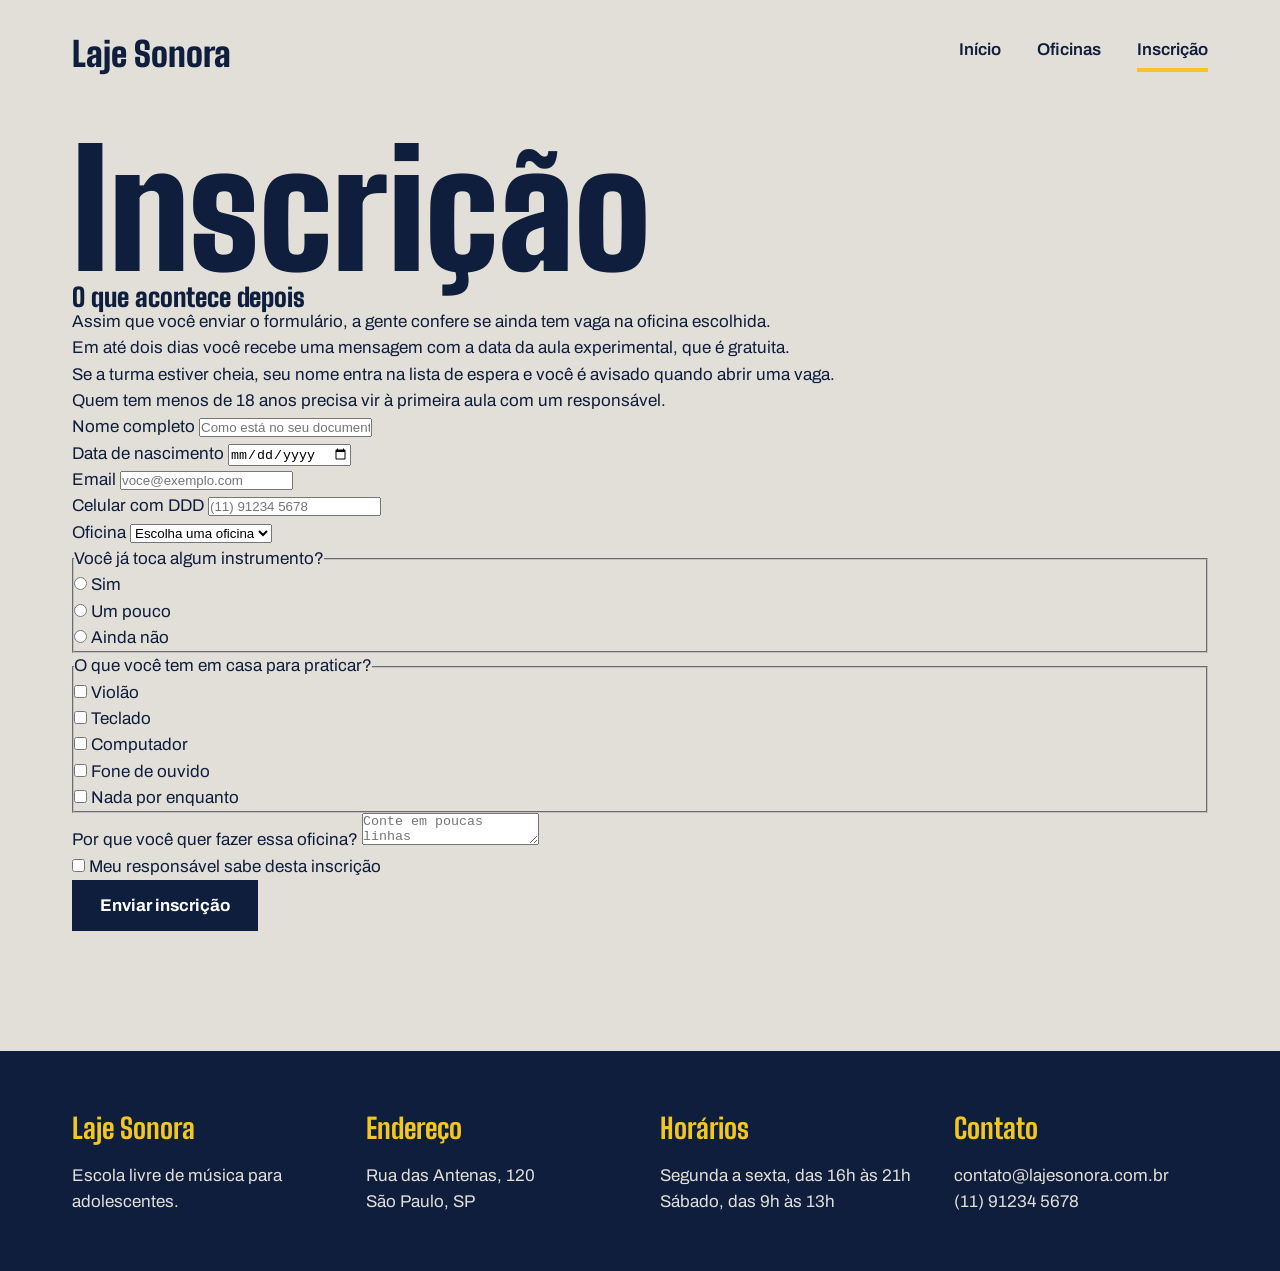
==== inscricao.html @ 0760c8c4 "Formulário de inscrição" ====
<!DOCTYPE html>
<html lang="pt-BR">

<head>
    <meta charset="UTF-8">
    <meta name="viewport" content="width=device-width, initial-scale=1.0">

    <link rel="stylesheet" href="./index.css">
    <link rel="stylesheet" href="./oficinas.css">

    <link rel="preconnect" href="https://fonts.googleapis.com">
    <link rel="preconnect" href="https://fonts.gstatic.com" crossorigin>

    <link href="https://fonts.googleapis.com/css2?family=Archivo:ital,wght@0,100..900;1,100..900&family=Big+Shoulders:opsz,wght@10..72,100..900&display=swap" rel="stylesheet">

    <title>Laje Sonora | Inscrição</title>
</head>

<body>

    <header class="conteudo topo">

        <a class="logo" href="./index.html">Laje Sonora</a>

        <nav class="menu">
            <a href="index.html">Início</a>
            <a href="oficinas.html">Oficinas</a>
            <a href="inscricao.html" class="atual">Inscrição</a>
        </nav>

    </header>

    <main class="conteudo">

        <h1 class="titulo-pagina">Inscrição</h1>

        <div class="inscricao">

            <section class="explicacao">

                <h2>O que acontece depois</h2>

                <p>Assim que você enviar o formulário, a gente confere se ainda tem vaga na oficina escolhida.</p>

                <p>Em até dois dias você recebe uma mensagem com a data da aula experimental, que é gratuita.</p>

                <p>Se a turma estiver cheia, seu nome entra na lista de espera e você é avisado quando abrir uma vaga.</p>

                <p class="aviso">Quem tem menos de 18 anos precisa vir à primeira aula com um responsável.</p>

            </section>

            <form class="formulario" action="#" method="post">

                <div class="linha">

                    <div class="campo">
                        <label for="nome">Nome completo</label>
                        <input type="text" id="nome" name="nome" placeholder="Como está no seu documento" required>
                    </div>

                    <div class="campo">
                        <label for="nascimento">Data de nascimento</label>
                        <input type="date" id="nascimento" name="nascimento" required>
                    </div>

                </div>

                <div class="linha">

                    <div class="campo">
                        <label for="email">Email</label>
                        <input type="email" id="email" name="email" placeholder="voce@exemplo.com" required>
                    </div>

                    <div class="campo">
                        <label for="telefone">Celular com DDD</label>
                        <input type="tel" id="telefone" name="telefone" placeholder="(11) 91234 5678" required>
                    </div>

                </div>

                <div class="campo">

                    <label for="oficina">Oficina</label>

                    <select id="oficina" name="oficina" required>

                        <option value="">Escolha uma oficina</option>
                        <option value="violao">Violão do zero</option>
                        <option value="beats">Produção de beats</option>
                        <option value="canto">Canto em grupo</option>
                        <option value="teclado">Teclado e harmonia</option>
                        <option value="bateria">Bateria e percussão</option>
                        <option value="gravacao">Gravação no celular</option>

                    </select>

                </div>

                <fieldset class="grupo">

                    <legend>Você já toca algum instrumento?</legend>

                    <div class="opcoes">

                        <div class="opcao">
                            <input type="radio" id="tocaSim" name="toca" value="sim">
                            <label for="tocaSim">Sim</label>
                        </div>

                        <div class="opcao">
                            <input type="radio" id="tocaPouco" name="toca" value="pouco">
                            <label for="tocaPouco">Um pouco</label>
                        </div>

                        <div class="opcao">
                            <input type="radio" id="tocaNao" name="toca" value="nao">
                            <label for="tocaNao">Ainda não</label>
                        </div>

                    </div>

                </fieldset>

                <fieldset class="grupo">

                    <legend>O que você tem em casa para praticar?</legend>

                    <div class="opcoes">

                        <div class="opcao">
                            <input type="checkbox" id="temViolao" name="tem" value="violao">
                            <label for="temViolao">Violão</label>
                        </div>

                        <div class="opcao">
                            <input type="checkbox" id="temTeclado" name="tem" value="teclado">
                            <label for="temTeclado">Teclado</label>
                        </div>

                        <div class="opcao">
                            <input type="checkbox" id="temComputador" name="tem" value="computador">
                            <label for="temComputador">Computador</label>
                        </div>

                        <div class="opcao">
                            <input type="checkbox" id="temFone" name="tem" value="fone">
                            <label for="temFone">Fone de ouvido</label>
                        </div>

                        <div class="opcao">
                            <input type="checkbox" id="temNada" name="tem" value="nada">
                            <label for="temNada">Nada por enquanto</label>
                        </div>

                    </div>

                </fieldset>

                <div class="campo">

                    <label for="motivo">Por que você quer fazer essa oficina?</label>

                    <textarea id="motivo" name="motivo" placeholder="Conte em poucas linhas"></textarea>

                </div>

                <div class="opcao">

                    <input type="checkbox" id="responsavel" name="responsavel" required>

                    <label for="responsavel">Meu responsável sabe desta inscrição</label>

                </div>

                <div>

                    <button class="botao" type="submit">Enviar inscrição</button>

                </div>

            </form>

        </div>

    </main>

    <footer class="rodape">

        <div class="conteudo rodape-colunas">

            <div class="rodape-coluna">
                <h4>Laje Sonora</h4>
                <p>Escola livre de música para adolescentes.</p>
            </div>

            <div class="rodape-coluna">
                <h4>Endereço</h4>
                <p>Rua das Antenas, 120 <br> São Paulo, SP</p>
            </div>

            <div class="rodape-coluna">
                <h4>Horários</h4>
                <p>
                    Segunda a sexta, das 16h às 21h <br>
                    Sábado, das 9h às 13h
                </p>
            </div>

            <div class="rodape-coluna">
                <h4>Contato</h4>
                <p>
                    contato@lajesonora.com.br <br>
                    (11) 91234 5678
                </p>
            </div>

        </div>

    </footer>

</body>
</html>
---- index.css ----
* {
    margin: 0;
    padding: 0;
    box-sizing: border-box;
}

:root {
    --concreto: #E2DFD8;
    --concreto-escuro: #CBC7BE;
    --tinta: #0F1E3D;
    --caixa-dagua: #1F5FBF;
    --fita: #F3C623;
    --branco: #FFFFFF;

    --fonte-cartaz: "Big Shoulders", "Arial Narrow", sans-serif;
    --fonte-texto: "Archivo", Arial, sans-serif;
}

body {
    background-color: var(--concreto);
    color: var(--tinta);
    font-family: var(--fonte-texto);
    font-size: 17px;
    line-height: 1.55;
    }

a {
    color: inherit;
}

h1, h2, h3 {
    font-family: var(--fonte-cartaz);
    font-weight: 900;
    line-height: 0.95;
}

.conteudo {
    max-width: 1200px;
    margin-inline: auto;
    padding-inline: 32px;
}

.topo {
    padding-block: 28px;
    display: flex;
    justify-content: space-between;
    align-items: center;
}

.logo {
    font-family: var(--fonte-cartaz) ;
    font-size: 34px;
    font-weight: 900;
    text-decoration: none;
}

.menu {
    display: flex;
    gap: 36px;
}

.menu a {
    font-weight: 600;
    text-decoration: none;
    padding-bottom: 4px;
    border-bottom: 4px solid transparent;
}

.menu a:hover {
    border-bottom-color: var(--tinta);
}

.menu a.atual {
    border-bottom-color: var(--fita);
}

.cartazes {
    margin-top: 16px;
    display: flex;
    gap: 16px;
}

.cartaz {
    padding: 40px;
}

.cartaz-principal {
    background-color: var(--caixa-dagua);
    color: white;
    flex: 2;
}

.cartaz-principal h1 {
    font-size: 132px;
    max-width: 9ch;
}

.cartaz-lateral {
    background-color: var(--fita);
    flex: 1;
    display: flex;
    flex-direction: column;
    justify-content: space-between;
    gap: 32px;
    align-items: flex-start;
}

.cartaz-lateral p {
    font-size: 22px;
    font-weight: 600;
    line-height: 1.3;
}

.botao {
    background-color: var(--tinta);
    color: white;
    font-weight: 700;
    text-decoration: none;
    padding: 16px 28px;
    border: none;
    font-family: var(--fonte-texto);
    font-size: 17px;
    cursor: pointer;
}

.botao:hover {
    background-color: var(--caixa-dagua);
}

.secao {
    margin-top: 96px;
}

.titulo-secao {
    font-size: 64px;
    margin-bottom: 32px;
}

.cards {
    display: flex;
    flex-wrap: wrap;
    gap: 24px;
}

.card {
    background-color: white;
    border: 3px solid var(--tinta);
    flex: 1 1 340px;
}

.card .foto {
    height: 170px;
}

.foto {
    background-color: var(--concreto-escuro);
}

.foto-azul {
    background-color: var(--caixa-dagua);
}

.foto-amarela {
    background-color: var(--fita);
}

.foto-tinta {
    background-color: var(--tinta);
}

.card-texto {
    padding: 24px;
}

.card h3 {
    font-size: 36px;
    margin-bottom: 12px;
}

.card-info {
    margin-top: 20px;
    padding-top: 16px;
    border-top: 2px solid var(--concreto-escuro);
    font-weight: 600;
    font-size: 15px;
    display: flex;
    justify-content: space-between;
}

.passos {
    display: flex;
    gap: 24px;
}

.passo {
    flex: 1;
    border-top: 6px solid var(--tinta);
    padding-top: 20px;
}

.passo-numero {
    font-family: var(--fonte-cartaz);
    font-size: 96px;
    font-weight: 900;
    line-height: 1;
    color: var(--caixa-dagua);
}

.passo h3 {
    font-size: 32px;
    margin-block: 8px 12px;
}

.rodape {
    margin-top: 120px;
    background-color: var(--tinta);
    color: var(--concreto);
    padding-block: 56px;
}

.rodape-colunas {
    display: flex;
    gap: 40px;
}

.rodape-coluna {
    flex: 1;
}

.rodape h4 {
    font-family: var(--fonte-cartaz);
    font-size: 28px;
    color: var(--fita);
    margin-bottom: 12px;
}
---- oficinas.css ----
* {
    margin: 0;
    padding: 0;
    box-sizing: border-box;
}

:root {
    --concreto: #E2DFD8;
    --concreto-escuro: #CBC7BE;
    --tinta: #0F1E3D;
    --caixa-dagua: #1F5FBF;
    --fita: #F3C623;
    --branco: #FFFFFF;

    --fonte-cartaz: "Big Shoulders", "Arial Narrow", sans-serif;
    --fonte-texto: "Archivo", Arial, sans-serif;
}

body {
    background-color: var(--concreto);
    color: var(--tinta);
    font-family: var(--fonte-texto);
    font-size: 17px;
    line-height: 1.55;
}

a {
    color: inherit;
}

h1, h2, h3 {
    font-family: var(--fonte-cartaz);
    font-weight: 900;
    line-height: 0.95;
}

.conteudo {
    max-width: 1200px;
    margin-inline: auto;
    padding-inline: 32px;
}

.topo {
    padding-block: 28px;
    display: flex;
    justify-content: space-between;
    align-items: center;
}

.logo {
    font-family: var(--fonte-cartaz);
    font-size: 34px;
    font-weight: 900;
    text-decoration: none;
}

.menu {
    display: flex;
    gap: 36px;
}

.menu a {
    font-weight: 600;
    text-decoration: none;
    padding-bottom: 4px;
    border-bottom: 4px solid transparent;
}

.menu a:hover {
    border-bottom-color: var(--tinta);
}

.menu a.atual {
    border-bottom-color: var(--fita);
}

.botao {
    background-color: var(--tinta);
    color: var(--branco);
    font-weight: 700;
    text-decoration: none;
    padding: 16px 28px;
    border: none;
    font-family: var(--fonte-texto);
    font-size: 17px;
    cursor: pointer;
}

.botao:hover {
    background-color: var(--caixa-dagua);
}

.secao {
    margin-top: 96px;
}

.titulo-secao {
    font-size: 64px;
    margin-bottom: 32px;
}

.cartazes {
    margin-top: 16px;
    display: flex;
    gap: 16px;
}

.cartaz {
    padding: 40px;
}

.cartaz-principal {
    background-color: var(--caixa-dagua);
    color: var(--branco);
    flex: 2;
}

.cartaz-principal h1 {
    font-size: 132px;
    max-width: 9ch;
}

.cartaz-lateral {
    background-color: var(--fita);
    flex: 1;
    display: flex;
    flex-direction: column;
    justify-content: space-between;
    gap: 32px;
    align-items: flex-start;
}

.cartaz-lateral p {
    font-size: 22px;
    font-weight: 600;
    line-height: 1.3;
}

.cards {
    display: flex;
    flex-wrap: wrap;
    gap: 24px;
}

.card {
    background-color: var(--branco);
    border: 3px solid var(--tinta);
    flex: 1 1 340px;
}

.card .foto {
    height: 170px;
}

.foto {
    background-color: var(--concreto-escuro);
}

.foto-azul {
    background-color: var(--caixa-dagua);
}

.foto-amarela {
    background-color: var(--fita);
}

.foto-tinta {
    background-color: var(--tinta);
}

.card-texto {
    padding: 24px;
}

.card h3 {
    font-size: 36px;
    margin-bottom: 12px;
}

.card-info {
    margin-top: 20px;
    padding-top: 16px;
    border-top: 2px solid var(--concreto-escuro);
    font-weight: 600;
    font-size: 15px;
    display: flex;
    justify-content: space-between;
}

.passos {
    display: flex;
    gap: 24px;
}

.passo {
    flex: 1;
    border-top: 6px solid var(--tinta);
    padding-top: 20px;
}

.passo-numero {
    font-family: var(--fonte-cartaz);
    font-size: 96px;
    font-weight: 900;
    line-height: 1;
    color: var(--caixa-dagua);
}

.passo h3 {
    font-size: 32px;
    margin-block: 8px 12px;
}

.rodape {
    margin-top: 120px;
    background-color: var(--tinta);
    color: var(--concreto);
    padding-block: 56px;
}

.rodape-colunas {
    display: flex;
    gap: 40px;
}

.rodape-coluna {
    flex: 1;
}

.rodape h4 {
    font-family: var(--fonte-cartaz);
    font-size: 28px;
    color: var(--fita);
    margin-bottom: 12px;
}


.titulo-pagina {
    font-size: 160px;
    margin-top: 24px;
}

.subtitulo-pagina {
    font-size: 22px;
    max-width: 640px;
    margin-top: 16px;
}

.filtros {
    margin-top: 48px;
    display: flex;
    flex-wrap: wrap;
    gap: 12px;
}

.filtro {
    border: 2px solid var(--tinta);
    padding: 8px 18px;
    font-weight: 600;
    font-size: 15px;
}

.filtro.ativo {
    background-color: var(--tinta);
    color: var(--branco);
}

.lista {
    margin-top: 40px;
}

.oficina {
    padding-block: 32px;
    border-top: 3px solid var(--tinta);
    display: flex;
    align-items: center;
    gap: 40px;
}

.oficina .foto {
    width: 240px;
    height: 170px;
    flex-shrink: 0;
}

.oficina-texto {
    flex: 1;
}

.oficina h2 {
    font-size: 48px;
    margin-bottom: 10px;
}

.etiquetas {
    margin-top: 16px;
    display: flex;
    gap: 8px;
}

.etiqueta {
    background-color: var(--branco);
    padding: 4px 12px;
    font-size: 14px;
    font-weight: 600;
}

.oficina-detalhes {
    width: 220px;
    font-size: 15px;
    display: flex;
    flex-direction: column;
    gap: 6px;
}

.oficina-detalhes strong {
    font-size: 17px;
}

.oficina-detalhes a {
    margin-top: 10px;
    font-weight: 700;
}
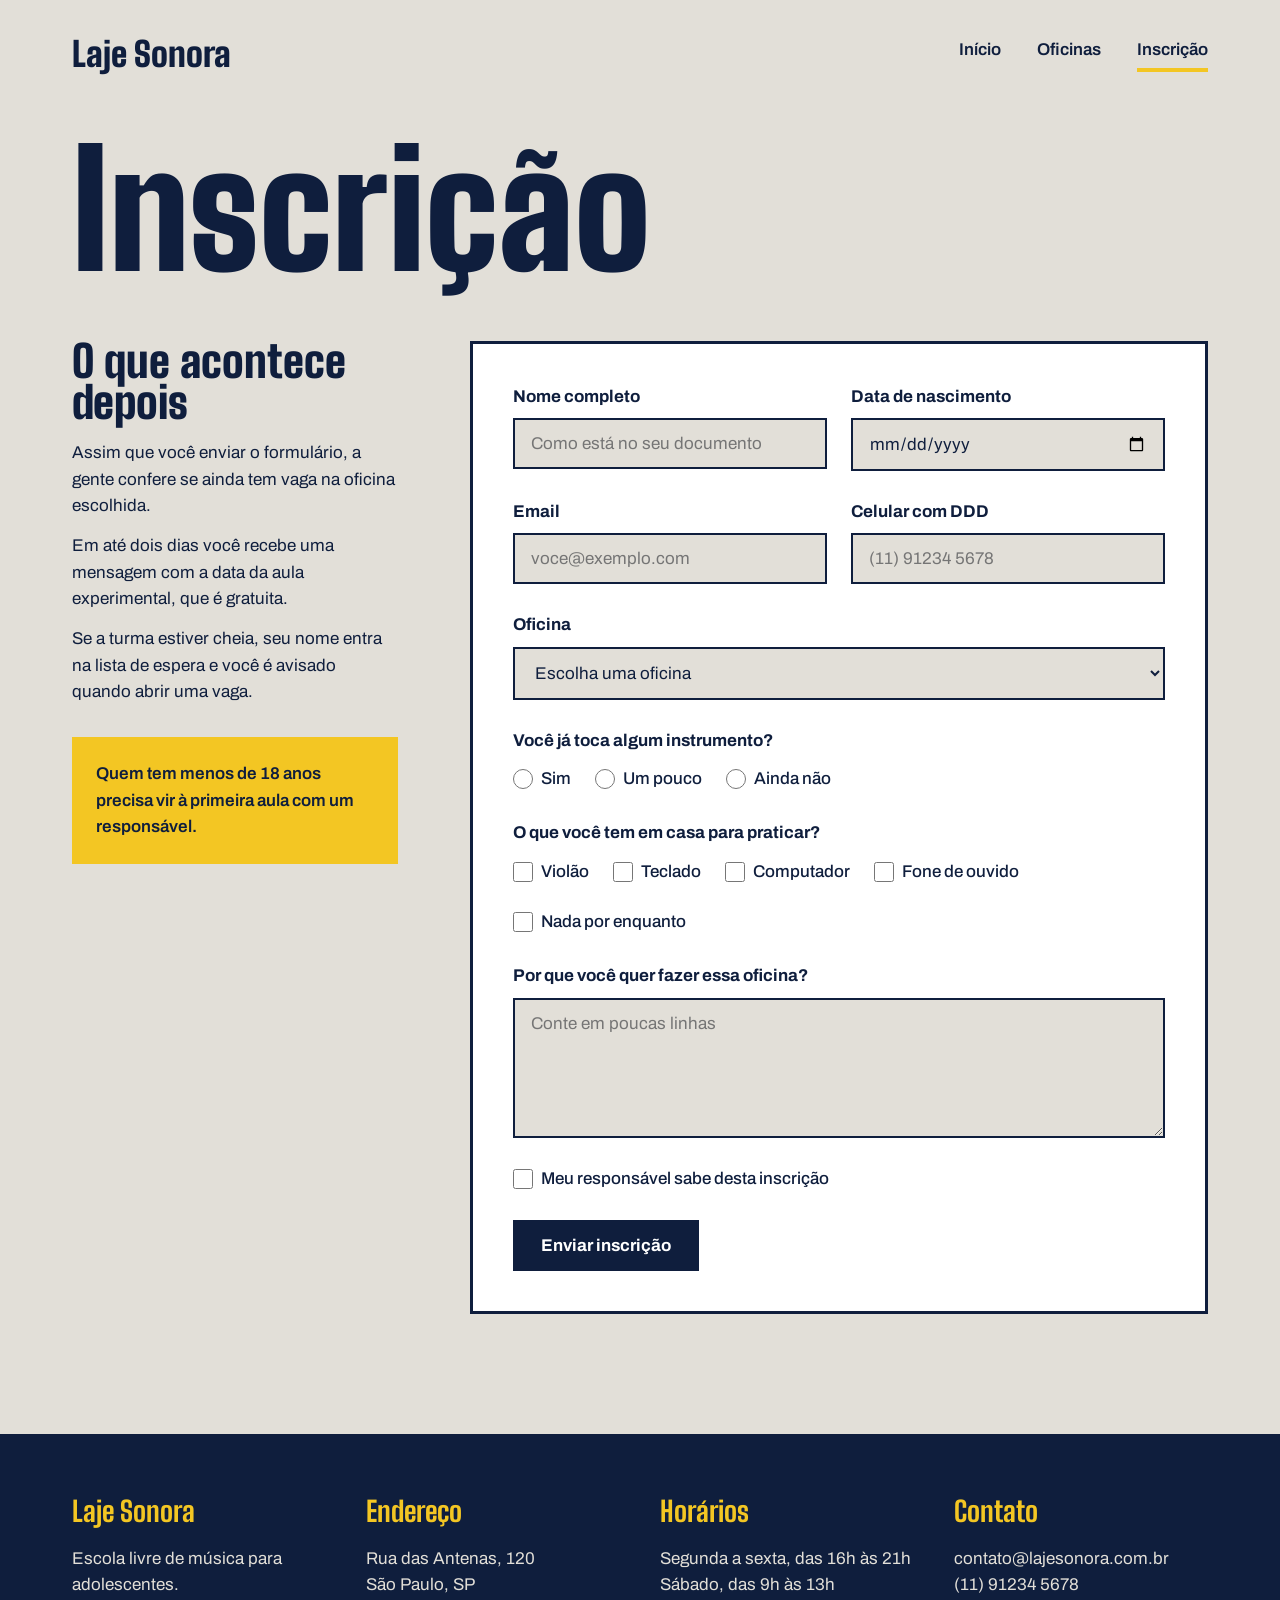
==== commit ad931cf0: "Página de inscrição pronta" ====
--- a/inscricao.html
+++ b/inscricao.html
@@ -6,7 +6,7 @@
     <meta name="viewport" content="width=device-width, initial-scale=1.0">
 
     <link rel="stylesheet" href="./index.css">
-    <link rel="stylesheet" href="./oficinas.css">
+    <link rel="stylesheet" href="./inscricao.css">
 
     <link rel="preconnect" href="https://fonts.googleapis.com">
     <link rel="preconnect" href="https://fonts.gstatic.com" crossorigin>
--- a/inscricao.css
+++ b/inscricao.css
@@ -0,0 +1,439 @@
+
+* {
+    margin: 0;
+    padding: 0;
+    box-sizing: border-box;
+}
+
+:root {
+    --concreto: #E2DFD8;
+    --concreto-escuro: #CBC7BE;
+    --tinta: #0F1E3D;
+    --caixa-dagua: #1F5FBF;
+    --fita: #F3C623;
+    --branco: #FFFFFF;
+
+    --fonte-cartaz: "Big Shoulders", "Arial Narrow", sans-serif;
+    --fonte-texto: "Archivo", Arial, sans-serif;
+}
+
+body {
+    background-color: var(--concreto);
+    color: var(--tinta);
+    font-family: var(--fonte-texto);
+    font-size: 17px;
+    line-height: 1.55;
+}
+
+a {
+    color: inherit;
+}
+
+h1, h2, h3 {
+    font-family: var(--fonte-cartaz);
+    font-weight: 900;
+    line-height: 0.95;
+}
+
+.conteudo {
+    max-width: 1200px;
+    margin-inline: auto;
+    padding-inline: 32px;
+}
+
+.topo {
+    padding-block: 28px;
+    display: flex;
+    justify-content: space-between;
+    align-items: center;
+}
+
+.logo {
+    font-family: var(--fonte-cartaz);
+    font-size: 34px;
+    font-weight: 900;
+    text-decoration: none;
+}
+
+.menu {
+    display: flex;
+    gap: 36px;
+}
+
+.menu a {
+    font-weight: 600;
+    text-decoration: none;
+    padding-bottom: 4px;
+    border-bottom: 4px solid transparent;
+}
+
+.menu a:hover {
+    border-bottom-color: var(--tinta);
+}
+
+.menu a.atual {
+    border-bottom-color: var(--fita);
+}
+
+.botao {
+    background-color: var(--tinta);
+    color: white;
+    font-weight: 700;
+    text-decoration: none;
+    padding: 16px 28px;
+    border: none;
+    font-family: var(--fonte-texto);
+    font-size: 17px;
+    cursor: pointer;
+}
+
+.botao:hover {
+    background-color: var(--caixa-dagua);
+}
+
+.secao {
+    margin-top: 96px;
+}
+
+.titulo-secao {
+    font-size: 64px;
+    margin-bottom: 32px;
+}
+
+.cartazes {
+    margin-top: 16px;
+    display: flex;
+    gap: 16px;
+}
+
+.cartaz {
+    padding: 40px;
+}
+
+.cartaz-principal {
+    background-color: var(--caixa-dagua);
+    color: var(--branco);
+    flex: 2;
+}
+
+.cartaz-principal h1 {
+    font-size: 132px;
+    max-width: 9ch;
+}
+
+.cartaz-lateral {
+    background-color: var(--fita);
+    flex: 1;
+    display: flex;
+    flex-direction: column;
+    justify-content: space-between;
+    gap: 32px;
+    align-items: flex-start;
+}
+
+.cartaz-lateral p {
+    font-size: 22px;
+    font-weight: 600;
+    line-height: 1.3;
+}
+
+.cards {
+    display: flex;
+    flex-wrap: wrap;
+    gap: 24px;
+}
+
+.card {
+    background-color: var(--branco);
+    border: 3px solid var(--tinta);
+    flex: 1 1 340px;
+}
+
+.card .foto {
+    height: 170px;
+}
+
+.foto {
+    background-color: var(--concreto-escuro);
+}
+
+.foto-azul {
+    background-color: var(--caixa-dagua);
+}
+
+.foto-amarela {
+    background-color: var(--fita);
+}
+
+.foto-tinta {
+    background-color: var(--tinta);
+}
+
+.card-texto {
+    padding: 24px;
+}
+
+.card h3 {
+    font-size: 36px;
+    margin-bottom: 12px;
+}
+
+.card-info {
+    margin-top: 20px;
+    padding-top: 16px;
+    border-top: 2px solid var(--concreto-escuro);
+    font-weight: 600;
+    font-size: 15px;
+    display: flex;
+    justify-content: space-between;
+}
+
+.passos {
+    display: flex;
+    gap: 24px;
+}
+
+.passo {
+    flex: 1;
+    border-top: 6px solid var(--tinta);
+    padding-top: 20px;
+}
+
+.passo-numero {
+    font-family: var(--fonte-cartaz);
+    font-size: 96px;
+    font-weight: 900;
+    line-height: 1;
+    color: var(--caixa-dagua);
+}
+
+.passo h3 {
+    font-size: 32px;
+    margin-block: 8px 12px;
+}
+
+.rodape {
+    margin-top: 120px;
+    background-color: var(--tinta);
+    color: var(--concreto);
+    padding-block: 56px;
+}
+
+.rodape-colunas {
+    display: flex;
+    gap: 40px;
+}
+
+.rodape-coluna {
+    flex: 1;
+}
+
+.rodape h4 {
+    font-family: var(--fonte-cartaz);
+    font-size: 28px;
+    color: var(--fita);
+    margin-bottom: 12px;
+}
+
+/* Página de oficinas */
+
+.titulo-pagina {
+    font-size: 160px;
+    margin-top: 24px;
+}
+
+.subtitulo-pagina {
+    font-size: 22px;
+    max-width: 640px;
+    margin-top: 16px;
+}
+
+.filtros {
+    margin-top: 48px;
+    display: flex;
+    flex-wrap: wrap;
+    gap: 12px;
+}
+
+.filtro {
+    border: 2px solid var(--tinta);
+    padding: 8px 18px;
+    font-weight: 600;
+    font-size: 15px;
+}
+
+.filtro.ativo {
+    background-color: var(--tinta);
+    color: var(--branco);
+}
+
+.lista {
+    margin-top: 40px;
+}
+
+.oficina {
+    padding-block: 32px;
+    border-top: 3px solid var(--tinta);
+    display: flex;
+    align-items: center;
+    gap: 40px;
+}
+
+.oficina .foto {
+    width: 240px;
+    height: 170px;
+    flex-shrink: 0;
+}
+
+.oficina-texto {
+    flex: 1;
+}
+
+.oficina h2 {
+    font-size: 48px;
+    margin-bottom: 10px;
+}
+
+.etiquetas {
+    margin-top: 16px;
+    display: flex;
+    gap: 8px;
+}
+
+.etiqueta {
+    background-color: var(--branco);
+    padding: 4px 12px;
+    font-size: 14px;
+    font-weight: 600;
+}
+
+.oficina-detalhes {
+    width: 220px;
+    font-size: 15px;
+    display: flex;
+    flex-direction: column;
+    gap: 6px;
+}
+
+.oficina-detalhes strong {
+    font-size: 17px;
+}
+
+.oficina-detalhes a {
+    margin-top: 10px;
+    font-weight: 700;
+}
+
+/* Página de inscrição */
+
+.inscricao {
+    margin-top: 56px;
+    display: flex;
+    gap: 72px;
+}
+
+.explicacao {
+    flex: 1;
+}
+
+.explicacao h2 {
+    font-size: 44px;
+    margin-bottom: 16px;
+}
+
+.explicacao p + p {
+    margin-top: 14px;
+}
+
+.explicacao .aviso {
+    margin-top: 32px;
+    padding: 24px;
+    background-color: var(--fita);
+    font-weight: 600;
+}
+
+.formulario {
+    background-color: var(--branco);
+    border: 3px solid var(--tinta);
+    padding: 40px;
+    flex: 2;
+    display: flex;
+    flex-direction: column;
+    gap: 28px;
+}
+
+.linha {
+    display: flex;
+    gap: 24px;
+}
+
+.campo {
+    flex: 1;
+    display: flex;
+    flex-direction: column;
+    gap: 8px;
+}
+
+.grupo legend {
+    margin-bottom: 12px;
+}
+
+.opcoes {
+    display: flex;
+    flex-wrap: wrap;
+    gap: 24px;
+}
+
+.opcao {
+    display: flex;
+    align-items: center;
+    gap: 8px;
+}
+
+.formulario label,
+.formulario legend {
+    font-weight: 700;
+}
+
+.formulario fieldset {
+    border: none;
+}
+
+.formulario input[type="text"],
+.formulario input[type="email"],
+.formulario input[type="tel"],
+.formulario input[type="date"],
+.formulario select,
+.formulario textarea {
+    width: 100%;
+    padding: 14px 16px;
+    border: 2px solid var(--tinta);
+    background-color: var(--concreto);
+    font-family: var(--fonte-texto);
+    font-size: 17px;
+    color: var(--tinta);
+}
+
+.formulario input:focus,
+.formulario select:focus,
+.formulario textarea:focus {
+    outline: 3px solid var(--caixa-dagua);
+    outline-offset: 2px;
+    background-color: var(--branco);
+}
+
+.formulario textarea {
+    height: 140px;
+    resize: vertical;
+}
+
+.formulario .opcao label {
+    font-weight: 500;
+}
+
+.formulario input[type="radio"],
+.formulario input[type="checkbox"] {
+    width: 20px;
+    height: 20px;
+    accent-color: var(--caixa-dagua);
+}
